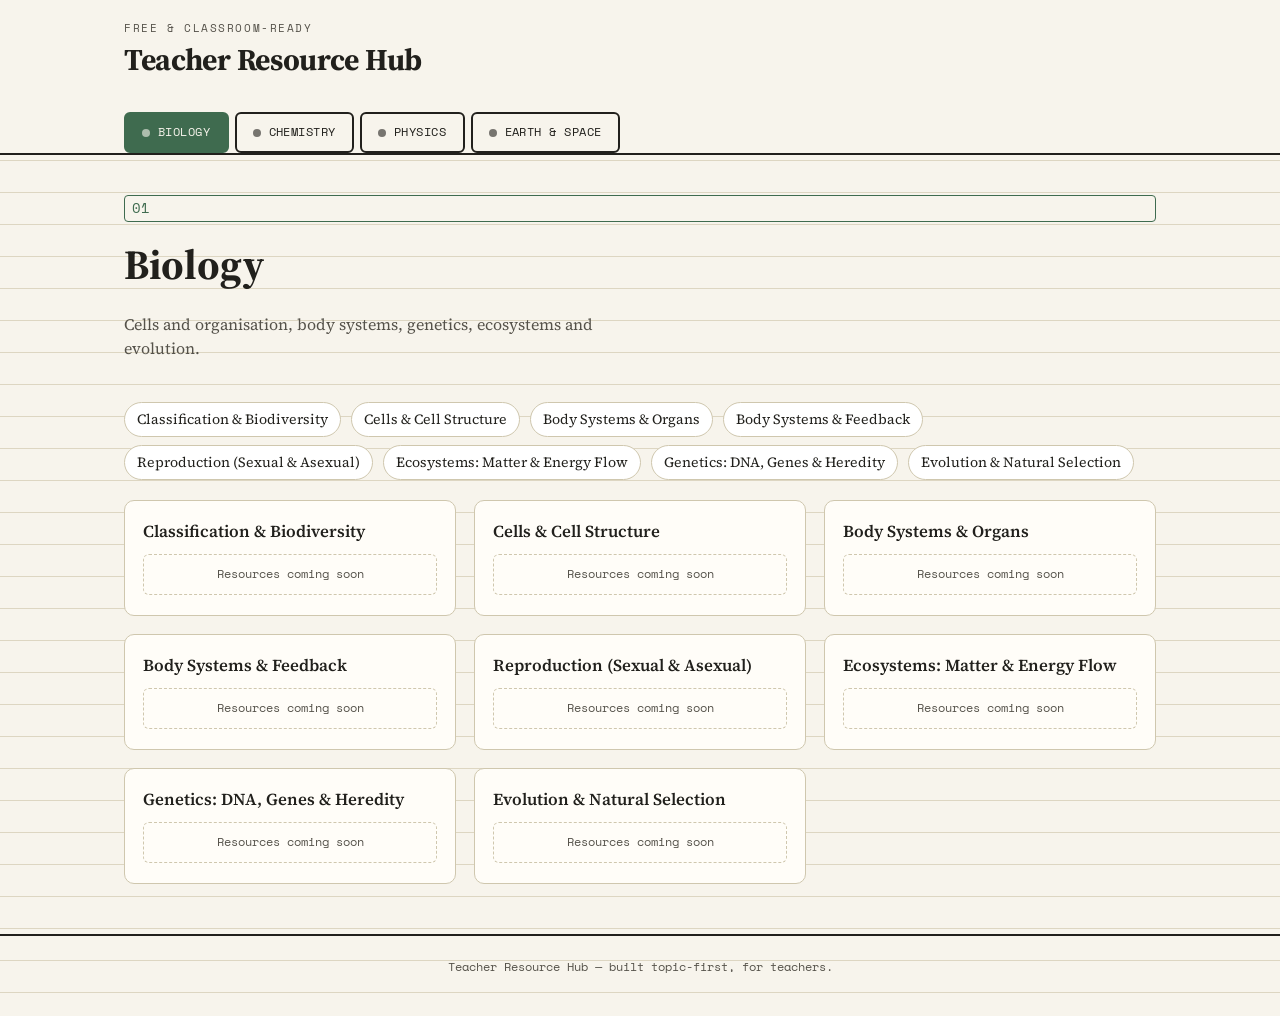
==== biology.html @ 2ae2f5cb "Add biology subject page" ====
<!DOCTYPE html>
<html lang="en">
<head>
<meta charset="UTF-8">
<meta name="viewport" content="width=device-width, initial-scale=1.0">
<title>Biology — Teacher Resource Hub</title>
<meta name="description" content="Free biology resources: cells, body systems, genetics, ecosystems and evolution.">
<link rel="stylesheet" href="styles.css">
</head>
<body>

<header class="site">
  <div class="header-inner">
    <div class="brand">
      <a class="brand-link" href="index.html">
        <div class="kicker">Free & classroom-ready</div>
        <h1>Teacher Resource Hub</h1>
      </a>
    </div>
  </div>
  <nav class="subjects" aria-label="Subjects">
    <a class="tab bio" href="biology.html" aria-current="page"><span class="dot"></span>Biology</a>
    <a class="tab chem" href="chemistry.html"><span class="dot"></span>Chemistry</a>
    <a class="tab phys" href="physics.html"><span class="dot"></span>Physics</a>
    <a class="tab earth" href="earth-space.html"><span class="dot"></span>Earth &amp; Space</a>
  </nav>
</header>

<div class="subject-hero" style="--accent: var(--bio);">
  <div class="index">01</div>
  <h2>Biology</h2>
  <p>Cells and organisation, body systems, genetics, ecosystems and evolution.</p>
</div>

<ul class="subtopic-links" style="--accent: var(--bio);">
    <li><a href="#bio-classification">Classification &amp; Biodiversity</a></li>
    <li><a href="#bio-cells">Cells &amp; Cell Structure</a></li>
    <li><a href="#bio-body-organs">Body Systems &amp; Organs</a></li>
    <li><a href="#bio-body-feedback">Body Systems &amp; Feedback</a></li>
    <li><a href="#bio-reproduction">Reproduction (Sexual &amp; Asexual)</a></li>
    <li><a href="#bio-ecosystems">Ecosystems: Matter &amp; Energy Flow</a></li>
    <li><a href="#bio-genetics">Genetics: DNA, Genes &amp; Heredity</a></li>
    <li><a href="#bio-evolution">Evolution &amp; Natural Selection</a></li>
</ul>

<div class="subtopic-grid">
  <div class="subtopic-card" id="bio-classification"><h4>Classification &amp; Biodiversity</h4><div class="empty-state">Resources coming soon</div></div>
  <div class="subtopic-card" id="bio-cells"><h4>Cells &amp; Cell Structure</h4><div class="empty-state">Resources coming soon</div></div>
  <div class="subtopic-card" id="bio-body-organs"><h4>Body Systems &amp; Organs</h4><div class="empty-state">Resources coming soon</div></div>
  <div class="subtopic-card" id="bio-body-feedback"><h4>Body Systems &amp; Feedback</h4><div class="empty-state">Resources coming soon</div></div>
  <div class="subtopic-card" id="bio-reproduction"><h4>Reproduction (Sexual &amp; Asexual)</h4><div class="empty-state">Resources coming soon</div></div>
  <div class="subtopic-card" id="bio-ecosystems"><h4>Ecosystems: Matter &amp; Energy Flow</h4><div class="empty-state">Resources coming soon</div></div>
  <div class="subtopic-card" id="bio-genetics"><h4>Genetics: DNA, Genes &amp; Heredity</h4><div class="empty-state">Resources coming soon</div></div>
  <div class="subtopic-card" id="bio-evolution"><h4>Evolution &amp; Natural Selection</h4><div class="empty-state">Resources coming soon</div></div>
</div>

<footer>
  Teacher Resource Hub — built topic-first, for teachers.
</footer>

</body>
</html>
---- styles.css ----
@import url('https://fonts.googleapis.com/css2?family=Source+Serif+4:opsz,wght@8..60,400;8..60,500;8..60,600;8..60,700&family=Space+Mono:wght@400;700&display=swap');

:root{
  --paper: #f7f4ec;
  --paper-line: #ddd6c2;
  --ink: #21201c;
  --ink-soft: #55524a;
  --rule: #cfc7ae;

  --bio: #3f6b4f;
  --bio-tint: #e4ecdf;
  --chem: #7a4a8f;
  --chem-tint: #ece1f2;
  --phys: #2f5f8a;
  --phys-tint: #dfe9f2;
  --earth: #a4652b;
  --earth-tint: #f4e6d5;

  --font-display: 'Source Serif 4', 'Iowan Old Style', Georgia, serif;
  --font-body: 'Source Serif 4', Georgia, serif;
  --font-mono: 'Space Mono', 'IBM Plex Mono', ui-monospace, monospace;
}

*{ box-sizing: border-box; }
html{ scroll-behavior: smooth; }

body{
  margin:0;
  background:
    repeating-linear-gradient(var(--paper-line) 0 1px, transparent 1px 32px),
    var(--paper);
  color: var(--ink);
  font-family: var(--font-body);
  line-height: 1.5;
}

a{ color: inherit; }

/* ---------- header / nav ---------- */
header.site{
  position: sticky;
  top: 0;
  z-index: 50;
  background: var(--paper);
  border-bottom: 2px solid var(--ink);
}
.header-inner{
  max-width: 1080px;
  margin: 0 auto;
  padding: 20px 24px 16px;
}
.brand{
  display:flex;
  align-items: baseline;
  justify-content: space-between;
  gap: 16px;
  flex-wrap: wrap;
}
.brand a.brand-link{ text-decoration: none; }
.brand h1{
  font-family: var(--font-display);
  font-weight: 700;
  font-size: clamp(1.4rem, 3vw, 1.9rem);
  margin: 0;
  letter-spacing: -0.01em;
}
.brand .kicker{
  font-family: var(--font-mono);
  font-size: 0.7rem;
  letter-spacing: 0.14em;
  text-transform: uppercase;
  color: var(--ink-soft);
}

nav.subjects{
  max-width: 1080px;
  margin: 14px auto 0;
  padding: 0 24px;
  display: flex;
  gap: 6px;
  flex-wrap: wrap;
}
.tab{
  font-family: var(--font-mono);
  font-size: 0.78rem;
  letter-spacing: 0.04em;
  text-transform: uppercase;
  border: 2px solid var(--ink);
  background: var(--paper);
  color: var(--ink);
  padding: 9px 16px;
  cursor: pointer;
  border-radius: 6px;
  text-decoration: none;
  display: inline-flex;
  align-items: center;
  transition: transform .15s ease, background .15s ease;
}
.tab:hover{ transform: translateY(-2px); }
.tab .dot{
  display:inline-block;
  width: 8px; height: 8px;
  border-radius: 50%;
  margin-right: 8px;
  background: currentColor;
  opacity: .6;
}
.tab[aria-current="page"]{ color: var(--paper); }
.tab.bio[aria-current="page"]{ background: var(--bio); border-color: var(--bio); }
.tab.chem[aria-current="page"]{ background: var(--chem); border-color: var(--chem); }
.tab.phys[aria-current="page"]{ background: var(--phys); border-color: var(--phys); }
.tab.earth[aria-current="page"]{ background: var(--earth); border-color: var(--earth); }

/* ---------- homepage hero ---------- */
.hero{
  max-width: 1080px;
  margin: 0 auto;
  padding: 56px 24px 20px;
}
.hero .eyebrow{
  font-family: var(--font-mono);
  font-size: 0.75rem;
  letter-spacing: 0.14em;
  text-transform: uppercase;
  color: var(--ink-soft);
  margin-bottom: 10px;
}
.hero h2{
  font-family: var(--font-display);
  font-weight: 600;
  font-size: clamp(2rem, 5vw, 3.2rem);
  line-height: 1.05;
  margin: 0 0 18px;
  max-width: 18ch;
}
.hero p{
  max-width: 56ch;
  color: var(--ink-soft);
  font-size: 1.05rem;
}

/* ---------- homepage subject tiles ---------- */
.subject-tiles{
  max-width: 1080px;
  margin: 20px auto 60px;
  padding: 0 24px;
  display: grid;
  grid-template-columns: repeat(auto-fit, minmax(220px, 1fr));
  gap: 16px;
}
.subject-tile{
  display: block;
  text-decoration: none;
  border: 2px solid var(--ink);
  border-radius: 10px;
  padding: 22px 20px;
  background: #fffdf8;
  transition: transform .15s ease, box-shadow .15s ease;
}
.subject-tile:hover{ transform: translateY(-3px); box-shadow: 0 8px 0 var(--tile-color, var(--ink)); }
.subject-tile .index{
  font-family: var(--font-mono);
  font-size: 0.75rem;
  color: var(--tile-color, var(--ink));
}
.subject-tile h3{
  font-family: var(--font-display);
  font-size: 1.4rem;
  margin: 6px 0 6px;
}
.subject-tile p{
  margin: 0;
  color: var(--ink-soft);
  font-size: 0.92rem;
}
.subject-tile.bio{ --tile-color: var(--bio); }
.subject-tile.chem{ --tile-color: var(--chem); }
.subject-tile.phys{ --tile-color: var(--phys); }
.subject-tile.earth{ --tile-color: var(--earth); }

/* ---------- subject page hero ---------- */
.subject-hero{
  max-width: 1080px;
  margin: 0 auto;
  padding: 40px 24px 8px;
}
.subject-hero .index{
  font-family: var(--font-mono);
  font-size: 0.85rem;
  border: 1px solid var(--accent, var(--ink));
  color: var(--accent, var(--ink));
  border-radius: 4px;
  padding: 2px 7px;
}
.subject-hero h2{
  font-family: var(--font-display);
  font-size: clamp(1.9rem, 4vw, 2.6rem);
  margin: 12px 0 10px;
}
.subject-hero p{
  max-width: 60ch;
  color: var(--ink-soft);
}

/* subtopic chip nav (in-page jump list) */
.subtopic-links{
  max-width: 1080px;
  margin: 18px auto 10px;
  padding: 0 24px;
  display: flex;
  flex-wrap: wrap;
  gap: 8px 10px;
  list-style: none;
}
.subtopic-links a{
  display: inline-block;
  text-decoration: none;
  font-size: 0.88rem;
  padding: 6px 12px;
  border: 1px solid var(--rule);
  border-radius: 999px;
  background: #fff;
}
.subtopic-links a:hover{ border-color: var(--accent, var(--ink)); color: var(--accent, var(--ink)); }

/* ---------- subtopic cards ---------- */
.subtopic-grid{
  max-width: 1080px;
  margin: 20px auto 10px;
  padding: 0 24px;
  display: grid;
  grid-template-columns: repeat(auto-fill, minmax(260px, 1fr));
  gap: 18px;
}
.subtopic-card{
  scroll-margin-top: 130px;
  border: 1px solid var(--rule);
  border-radius: 10px;
  background: #fffdf8;
  padding: 18px 18px 20px;
}
.subtopic-card h4{
  font-family: var(--font-body);
  font-weight: 600;
  font-size: 1.05rem;
  margin: 0 0 10px;
}
.empty-state{
  font-family: var(--font-mono);
  font-size: 0.78rem;
  color: var(--ink-soft);
  border: 1px dashed var(--rule);
  border-radius: 6px;
  padding: 10px 12px;
  text-align: center;
}

/* ---------- footer ---------- */
footer{
  border-top: 2px solid var(--ink);
  margin-top: 50px;
  padding: 22px 24px 40px;
  text-align: center;
  font-family: var(--font-mono);
  font-size: 0.75rem;
  color: var(--ink-soft);
}

@media (prefers-reduced-motion: reduce){
  html{ scroll-behavior: auto; }
  .tab, .tab:hover, .subject-tile, .subject-tile:hover{ transition: none; transform: none; }
}
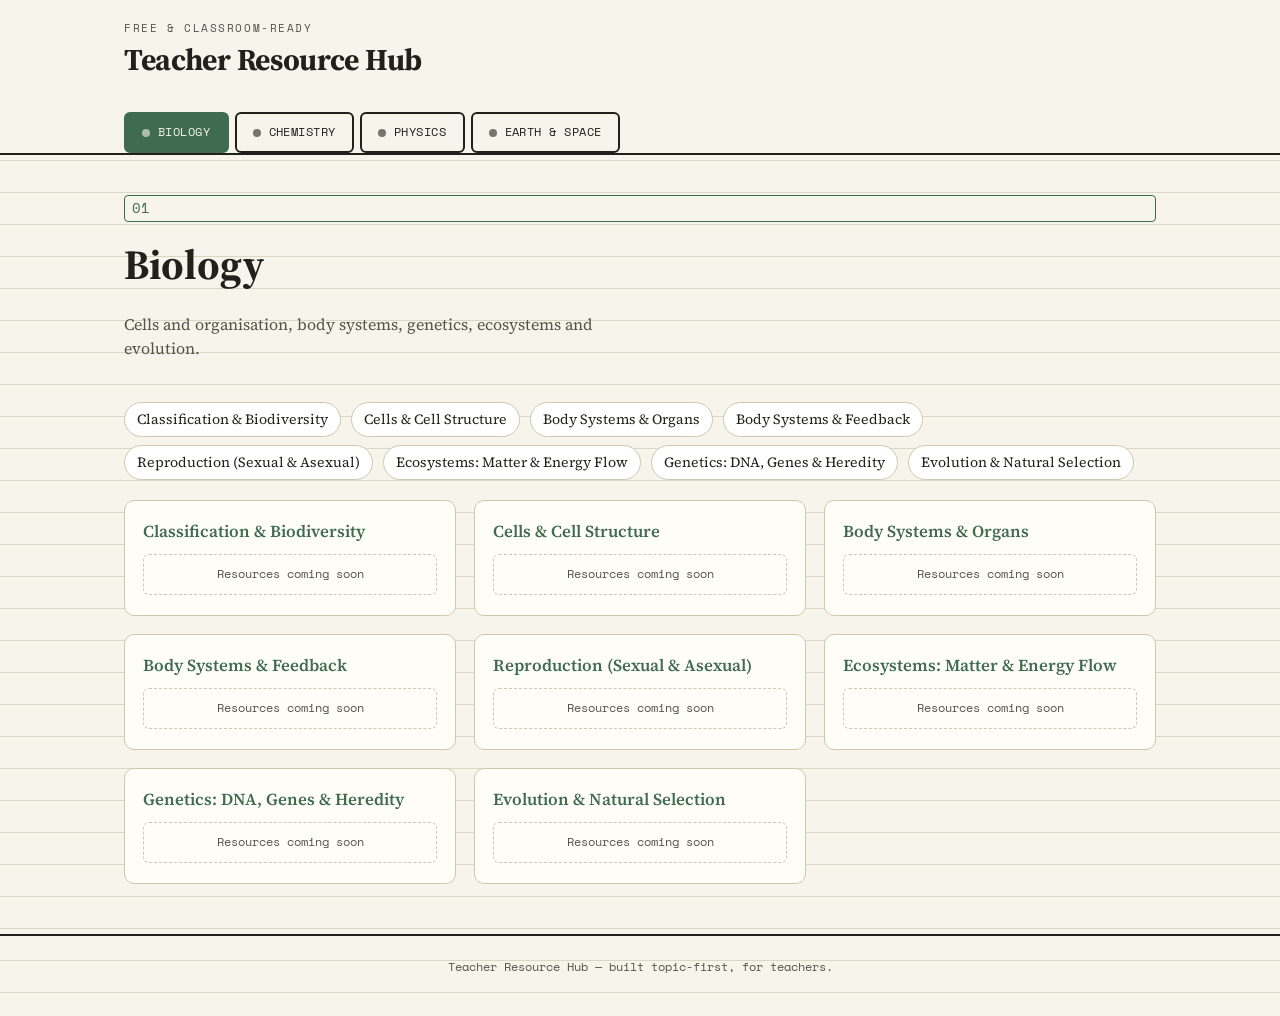
==== commit b3da4f8a: "Pass accent colour to subtopic grid" ====
--- a/biology.html
+++ b/biology.html
@@ -43,7 +43,7 @@
     <li><a href="#bio-evolution">Evolution &amp; Natural Selection</a></li>
 </ul>
 
-<div class="subtopic-grid">
+<div class="subtopic-grid" style="--accent: var(--bio);">
   <div class="subtopic-card" id="bio-classification"><h4>Classification &amp; Biodiversity</h4><div class="empty-state">Resources coming soon</div></div>
   <div class="subtopic-card" id="bio-cells"><h4>Cells &amp; Cell Structure</h4><div class="empty-state">Resources coming soon</div></div>
   <div class="subtopic-card" id="bio-body-organs"><h4>Body Systems &amp; Organs</h4><div class="empty-state">Resources coming soon</div></div>
@@ -58,5 +58,8 @@
   Teacher Resource Hub — built topic-first, for teachers.
 </footer>
 
+<script src="resources.js"></script>
+<script>renderResources('biology');</script>
 </body>
 </html>
+
--- a/styles.css
+++ b/styles.css
@@ -244,6 +244,7 @@
   font-weight: 600;
   font-size: 1.05rem;
   margin: 0 0 10px;
+  color: var(--accent, var(--ink));
 }
 .empty-state{
   font-family: var(--font-mono);
@@ -253,6 +254,32 @@
   border-radius: 6px;
   padding: 10px 12px;
   text-align: center;
+}
+
+.resource-list{
+  list-style: none;
+  margin: 0;
+  padding: 0;
+  display: flex;
+  flex-direction: column;
+  gap: 2px;
+}
+.resource-list li{
+  padding: 5px 0;
+  border-bottom: 1px solid var(--paper-line);
+}
+.resource-list li:last-child{ border-bottom: none; }
+.resource-list a{
+  color: var(--accent, var(--ink));
+  text-decoration: none;
+  font-weight: 500;
+}
+.resource-list a:hover{ text-decoration: underline; }
+.resource-meta{
+  font-family: var(--font-mono);
+  font-size: 0.72rem;
+  color: var(--ink-soft);
+  margin-left: 4px;
 }
 
 /* ---------- footer ---------- */
@@ -270,3 +297,5 @@
   html{ scroll-behavior: auto; }
   .tab, .tab:hover, .subject-tile, .subject-tile:hover{ transition: none; transform: none; }
 }
+
+
